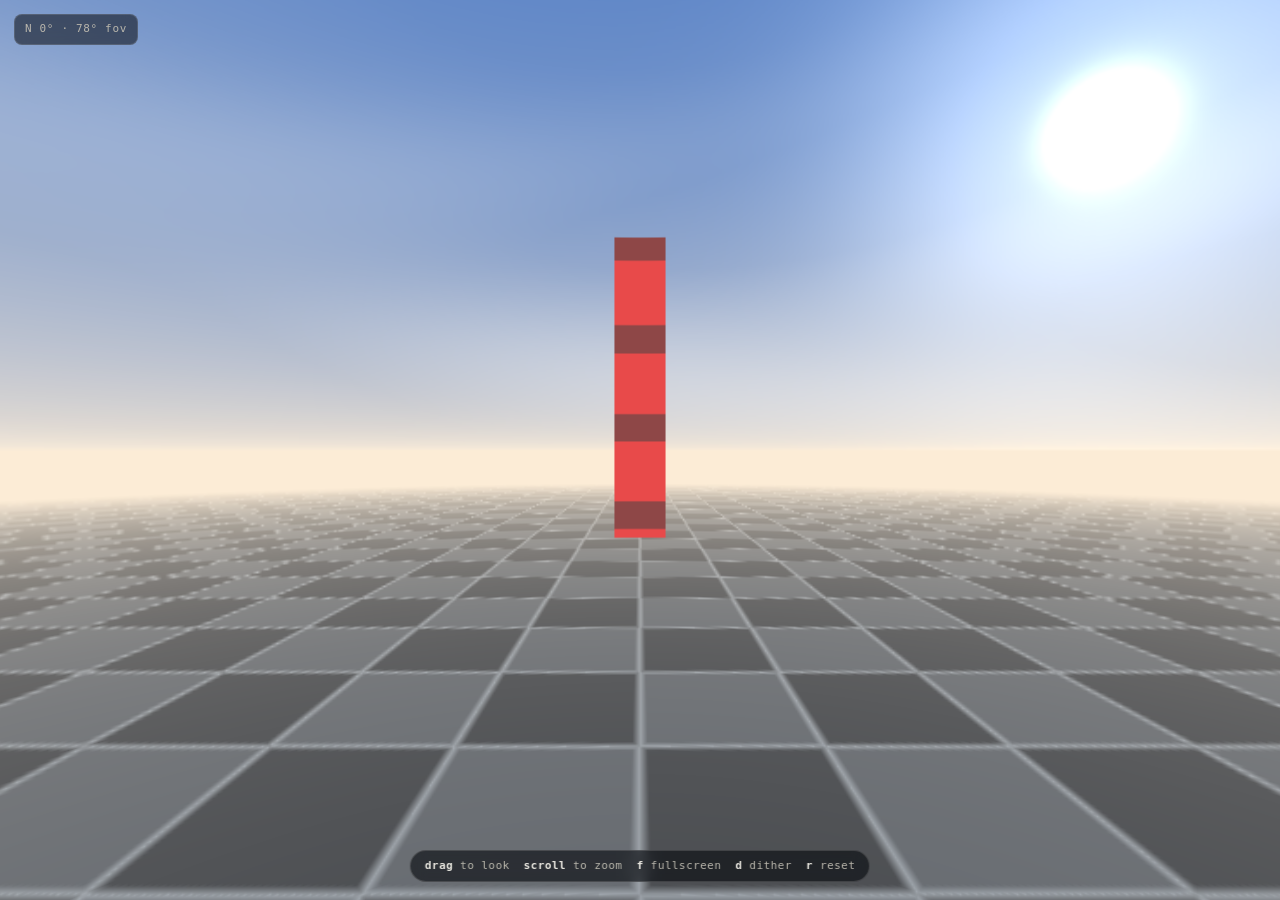
==== index.html @ 07139531 "Make the 360° viewer the site index, retire the Decker deck The panorama viewer moves from pano.html" ====
<!DOCTYPE html>
<html lang="en">
<head>
<meta charset="utf-8">
<meta name="viewport" content="width=device-width,initial-scale=1,user-scalable=no,viewport-fit=cover">
<title>Scott Metoyer</title>
<meta name="description" content="A 360° space you can look around in.">
<meta property="og:title" content="Scott Metoyer">
<meta property="og:description" content="A 360° space you can look around in.">
<meta property="og:type" content="website">
<style>
  :root { color-scheme: dark; }
  * { box-sizing: border-box; }
  html, body { height: 100%; margin: 0; background: #05060a; overflow: hidden; }
  body {
    font: 13px/1.5 ui-monospace, "SF Mono", Menlo, Consolas, monospace;
    color: #e8e6df;
    -webkit-user-select: none; user-select: none;
    -webkit-tap-highlight-color: transparent;
  }
  #gl { display: block; width: 100%; height: 100%; cursor: grab; touch-action: none; }
  #gl.dragging { cursor: grabbing; }

  .overlay { position: fixed; pointer-events: none; z-index: 2; }

  /* bottom hint bar — fades out once you have clearly figured it out */
  #hint {
    left: 50%; bottom: max(18px, env(safe-area-inset-bottom));
    transform: translateX(-50%);
    display: flex; gap: 14px; flex-wrap: wrap; justify-content: center;
    padding: 7px 14px; max-width: calc(100vw - 24px);
    background: rgba(8, 10, 16, .62);
    border: 1px solid rgba(232, 230, 223, .16);
    border-radius: 999px;
    backdrop-filter: blur(8px); -webkit-backdrop-filter: blur(8px);
    font-size: 11px; letter-spacing: .04em; color: #b9b6ac;
    transition: opacity .6s ease;
  }
  #hint.hidden { opacity: 0; }
  #hint b { color: #e8e6df; font-weight: 600; }
  @media (max-width: 640px) { .desktop-only { display: none; } }

  /* compass / readout */
  #readout {
    left: max(14px, env(safe-area-inset-left)); top: 14px;
    padding: 6px 10px; border-radius: 8px;
    background: rgba(8, 10, 16, .55);
    border: 1px solid rgba(232, 230, 223, .14);
    backdrop-filter: blur(8px); -webkit-backdrop-filter: blur(8px);
    font-size: 11px; letter-spacing: .06em; color: #b9b6ac;
    font-variant-numeric: tabular-nums;
  }

  #status {
    inset: 0; display: grid; place-content: center; text-align: center;
    gap: 10px; padding: 24px; letter-spacing: .06em; color: #8d8a82;
    transition: opacity .4s ease;
  }
  #status.hidden { opacity: 0; }
  #status .err { color: #e8746c; max-width: 34em; line-height: 1.6; }

  /* drag-and-drop a 360 photo straight onto the page */
  #drop {
    inset: 0; display: none; place-content: center;
    background: rgba(5, 6, 10, .8); z-index: 3;
    letter-spacing: .1em; text-transform: uppercase; font-size: 12px;
  }
  #drop.on { display: grid; }
  #drop span { border: 1px dashed rgba(232, 230, 223, .4); padding: 22px 30px; border-radius: 12px; }
</style>
</head>
<body>

<canvas id="gl"></canvas>

<div class="overlay" id="status"><div id="statusText">loading…</div></div>

<div class="overlay" id="readout" hidden></div>

<div class="overlay" id="hint">
  <span><b>drag</b> to look</span>
  <span class="desktop-only"><b>scroll</b> to zoom</span>
  <span class="desktop-only"><b>f</b> fullscreen</span>
  <span class="desktop-only"><b>d</b> dither</span>
  <span class="desktop-only"><b>r</b> reset</span>
</div>

<div class="overlay" id="drop"><span>drop a 360° photo</span></div>

<script>
(() => {
  "use strict";

  // ---------------------------------------------------------------------
  // Config — everything is overridable from the query string, e.g.
  //   /?img=images/backyard.jpg&yaw=120&fov=80&dither=1
  // ---------------------------------------------------------------------
  const q = new URLSearchParams(location.search);
  const num = (key, dflt) => {
    const v = parseFloat(q.get(key));
    return Number.isFinite(v) ? v : dflt;
  };

  const SRC        = q.get("img") || "images/demo-pano.png";
  const FOV_MIN    = 25, FOV_MAX = 110;
  const PITCH_MAX  = 85 * Math.PI / 180;   // never quite reach the poles
  const DRIFT_RATE = 0.9 * Math.PI / 180;  // idle auto-rotate, degrees/sec
  const IDLE_AFTER = 5000;                 // ms of stillness before drifting
  const FRICTION   = 0.90;                 // per-frame inertia decay

  const view = {
    yaw:    num("yaw", 0) * Math.PI / 180,
    pitch:  num("pitch", 0) * Math.PI / 180,
    fov:    Math.min(FOV_MAX, Math.max(FOV_MIN, num("fov", 78))) * Math.PI / 180,
    vYaw: 0, vPitch: 0,
    dither: q.get("dither") === "1",
    drift:  q.get("drift") !== "0",
  };

  const canvas  = document.getElementById("gl");
  const statusEl = document.getElementById("status");
  const statusText = document.getElementById("statusText");
  const readout = document.getElementById("readout");
  const hint    = document.getElementById("hint");
  const dropEl  = document.getElementById("drop");

  const fail = (msg) => {
    statusEl.classList.remove("hidden");
    statusText.innerHTML = '<div class="err">' + msg + "</div>";
  };

  // ---------------------------------------------------------------------
  // GL setup. WebGL2 when available purely because it allows REPEAT wrapping
  // on non-power-of-two textures; WebGL1 gets the image rescaled instead.
  // ---------------------------------------------------------------------
  const glOpts = { antialias: false, alpha: false, depth: false, powerPreference: "high-performance" };
  const gl = canvas.getContext("webgl2", glOpts) || canvas.getContext("webgl", glOpts);
  if (!gl) { fail("This browser can’t do WebGL, so the 360° view can’t render."); return; }
  const isGL2 = typeof WebGL2RenderingContext !== "undefined" && gl instanceof WebGL2RenderingContext;

  // GLSL ES 1.00 — accepted by both WebGL1 and WebGL2.
  const VERT = `
    attribute vec2 aPos;
    varying vec2 vNdc;
    void main() { vNdc = aPos; gl_Position = vec4(aPos, 0.0, 1.0); }
  `;

  const FRAG = `
    precision highp float;
    varying vec2 vNdc;
    uniform sampler2D uTex;
    uniform vec2  uRes;
    uniform float uTanHalfFov;
    uniform float uYaw;
    uniform float uPitch;
    uniform float uDither;

    const float PI = 3.14159265359;

    // 4x4 Bayer matrix, for the optional 1-bit look.
    float bayer(vec2 p) {
      vec2 c = mod(floor(p), 4.0);
      float i = c.y * 4.0 + c.x;
      float m[16];
      m[0]=0.0;  m[1]=8.0;  m[2]=2.0;  m[3]=10.0;
      m[4]=12.0; m[5]=4.0;  m[6]=14.0; m[7]=6.0;
      m[8]=3.0;  m[9]=11.0; m[10]=1.0; m[11]=9.0;
      m[12]=15.0;m[13]=7.0; m[14]=13.0;m[15]=5.0;
      for (int k = 0; k < 16; k++) {
        if (float(k) == i) return (m[k] + 0.5) / 16.0;
      }
      return 0.5;
    }

    void main() {
      // Ray through this pixel in view space, then rotate by pitch and yaw.
      float aspect = uRes.x / uRes.y;
      vec3 d = normalize(vec3(vNdc.x * aspect * uTanHalfFov,
                              vNdc.y * uTanHalfFov,
                              -1.0));

      float cp = cos(uPitch), sp = sin(uPitch);
      d = vec3(d.x, d.y * cp - d.z * sp, d.y * sp + d.z * cp);

      float cy = cos(uYaw), sy = sin(uYaw);
      d = vec3(d.x * cy - d.z * sy, d.y, d.x * sy + d.z * cy);

      // Direction -> equirectangular texel.
      vec2 uv = vec2(atan(d.x, -d.z) / (2.0 * PI) + 0.5,
                     0.5 - asin(clamp(d.y, -1.0, 1.0)) / PI);

      vec3 col = texture2D(uTex, uv).rgb;

      if (uDither > 0.5) {
        float l = dot(col, vec3(0.299, 0.587, 0.114));
        l = pow(l, 0.85);
        col = vec3(step(bayer(gl_FragCoord.xy), l));
      }

      gl_FragColor = vec4(col, 1.0);
    }
  `;

  function compile(type, src) {
    const s = gl.createShader(type);
    gl.shaderSource(s, src);
    gl.compileShader(s);
    if (!gl.getShaderParameter(s, gl.COMPILE_STATUS)) {
      throw new Error(gl.getShaderInfoLog(s) || "shader compile failed");
    }
    return s;
  }

  let prog;
  try {
    prog = gl.createProgram();
    gl.attachShader(prog, compile(gl.VERTEX_SHADER, VERT));
    gl.attachShader(prog, compile(gl.FRAGMENT_SHADER, FRAG));
    gl.linkProgram(prog);
    if (!gl.getProgramParameter(prog, gl.LINK_STATUS)) {
      throw new Error(gl.getProgramInfoLog(prog) || "program link failed");
    }
  } catch (e) {
    fail("Shader error: " + e.message);
    return;
  }
  gl.useProgram(prog);

  // Fullscreen triangle — cheaper than a quad and needs no index buffer.
  const buf = gl.createBuffer();
  gl.bindBuffer(gl.ARRAY_BUFFER, buf);
  gl.bufferData(gl.ARRAY_BUFFER, new Float32Array([-1, -1, 3, -1, -1, 3]), gl.STATIC_DRAW);
  const aPos = gl.getAttribLocation(prog, "aPos");
  gl.enableVertexAttribArray(aPos);
  gl.vertexAttribPointer(aPos, 2, gl.FLOAT, false, 0, 0);

  const U = {
    res:    gl.getUniformLocation(prog, "uRes"),
    tan:    gl.getUniformLocation(prog, "uTanHalfFov"),
    yaw:    gl.getUniformLocation(prog, "uYaw"),
    pitch:  gl.getUniformLocation(prog, "uPitch"),
    dither: gl.getUniformLocation(prog, "uDither"),
  };

  const tex = gl.createTexture();
  gl.bindTexture(gl.TEXTURE_2D, tex);
  gl.texParameteri(gl.TEXTURE_2D, gl.TEXTURE_MIN_FILTER, gl.LINEAR);
  gl.texParameteri(gl.TEXTURE_2D, gl.TEXTURE_MAG_FILTER, gl.LINEAR);
  gl.texParameteri(gl.TEXTURE_2D, gl.TEXTURE_WRAP_S, gl.REPEAT);
  gl.texParameteri(gl.TEXTURE_2D, gl.TEXTURE_WRAP_T, gl.CLAMP_TO_EDGE);
  gl.pixelStorei(gl.UNPACK_FLIP_Y_WEBGL, false);
  // 1x1 placeholder so the first frames render something rather than erroring.
  gl.texImage2D(gl.TEXTURE_2D, 0, gl.RGB, 1, 1, 0, gl.RGB, gl.UNSIGNED_BYTE,
                new Uint8Array([12, 14, 22]));

  let haveImage = false;

  // Panoramas are routinely wider than the GPU allows, and WebGL1 additionally
  // needs power-of-two dimensions to wrap horizontally. Rescale when needed.
  function fitForGPU(img) {
    const max = gl.getParameter(gl.MAX_TEXTURE_SIZE);
    const pot = (n) => Math.pow(2, Math.round(Math.log2(n)));
    let w = img.naturalWidth || img.width;
    let h = img.naturalHeight || img.height;

    let tw = Math.min(w, max);
    let th = Math.min(h, max);
    if (!isGL2) { tw = Math.min(pot(tw), max); th = Math.min(pot(th), max); }

    if (tw === w && th === h) return img;

    const c = document.createElement("canvas");
    c.width = tw; c.height = th;
    const ctx = c.getContext("2d");
    ctx.imageSmoothingQuality = "high";
    ctx.drawImage(img, 0, 0, tw, th);
    return c;
  }

  function upload(img) {
    gl.bindTexture(gl.TEXTURE_2D, tex);
    gl.texImage2D(gl.TEXTURE_2D, 0, gl.RGB, gl.RGB, gl.UNSIGNED_BYTE, fitForGPU(img));
    haveImage = true;
    statusEl.classList.add("hidden");
    readout.hidden = false;
    scheduleHintFade();
  }

  function load(src, label) {
    statusEl.classList.remove("hidden");
    statusText.textContent = "loading…";
    const img = new Image();
    img.crossOrigin = "anonymous";
    img.onload = () => upload(img);
    img.onerror = () => {
      if (location.protocol === "file:") {
        fail("Couldn’t load <b>" + label + "</b>.<br><br>Browsers block WebGL " +
             "textures on <code>file://</code> — serve the folder instead:<br>" +
             "<code>python3 -m http.server</code>");
      } else {
        fail("Couldn’t load <b>" + label + "</b>.");
      }
    };
    img.src = src;
  }

  // ---------------------------------------------------------------------
  // Interaction
  // ---------------------------------------------------------------------
  let lastInput = performance.now();
  const touched = () => { lastInput = performance.now(); };

  const pointers = new Map();
  let pinchDist = 0;
  let lastMove = 0;

  canvas.addEventListener("pointerdown", (e) => {
    canvas.setPointerCapture(e.pointerId);
    pointers.set(e.pointerId, { x: e.clientX, y: e.clientY });
    canvas.classList.add("dragging");
    view.vYaw = view.vPitch = 0;
    touched();
    hint.classList.add("hidden");
  });

  canvas.addEventListener("pointermove", (e) => {
    const p = pointers.get(e.pointerId);
    if (!p) return;

    const dx = e.clientX - p.x;
    const dy = e.clientY - p.y;
    p.x = e.clientX; p.y = e.clientY;

    if (pointers.size >= 2) {
      // Two fingers down: treat the pinch span as zoom.
      const pts = [...pointers.values()];
      const d = Math.hypot(pts[0].x - pts[1].x, pts[0].y - pts[1].y);
      if (pinchDist > 0 && d > 0) zoom(Math.log(pinchDist / d) * 1.4);
      pinchDist = d;
      touched();
      return;
    }

    // Scale by FOV so the drag tracks the image at any zoom level. Both signs
    // are "grab the photo and pull": drag right and the scene follows right,
    // drag down and the sky comes into view.
    const perPx = view.fov / canvas.clientHeight;
    const stepYaw = -dx * perPx;
    const stepPitch = dy * perPx;
    view.yaw += stepYaw;
    view.pitch = clampPitch(view.pitch + stepPitch);

    // Smooth the throw velocity: a single stuttered frame shouldn't decide
    // how far the view coasts after release.
    view.vYaw = view.vYaw * 0.4 + stepYaw * 0.6;
    view.vPitch = view.vPitch * 0.4 + stepPitch * 0.6;
    lastMove = performance.now();
    touched();
  });

  const release = (e) => {
    pointers.delete(e.pointerId);
    if (pointers.size < 2) pinchDist = 0;
    if (pointers.size === 0) {
      canvas.classList.remove("dragging");
      // Holding still before letting go means "stop here", not "fling".
      if (performance.now() - lastMove > 80) view.vYaw = view.vPitch = 0;
    }
    touched();
  };
  canvas.addEventListener("pointerup", release);
  canvas.addEventListener("pointercancel", release);

  canvas.addEventListener("wheel", (e) => {
    e.preventDefault();
    zoom(e.deltaY * (e.deltaMode === 1 ? 0.03 : 0.0012));
    touched();
  }, { passive: false });

  function zoom(delta) {
    const f = view.fov * Math.exp(delta);
    view.fov = Math.min(FOV_MAX * Math.PI / 180, Math.max(FOV_MIN * Math.PI / 180, f));
  }

  function clampPitch(p) { return Math.max(-PITCH_MAX, Math.min(PITCH_MAX, p)); }

  addEventListener("keydown", (e) => {
    const step = view.fov * 0.08;
    switch (e.key) {
      case "ArrowLeft":  view.yaw -= step; break;
      case "ArrowRight": view.yaw += step; break;
      case "ArrowUp":    view.pitch = clampPitch(view.pitch + step); break;
      case "ArrowDown":  view.pitch = clampPitch(view.pitch - step); break;
      case "+": case "=": zoom(-0.15); break;
      case "-": case "_": zoom(0.15); break;
      case "d": case "D": view.dither = !view.dither; break;
      case "r": case "R": view.yaw = 0; view.pitch = 0; view.fov = 78 * Math.PI / 180; break;
      case " ": view.drift = !view.drift; break;
      case "f": case "F":
        if (document.fullscreenElement) document.exitFullscreen();
        else document.documentElement.requestFullscreen?.();
        break;
      default: return;
    }
    e.preventDefault();
    touched();
  });

  // Drop any equirectangular photo onto the page to view it.
  addEventListener("dragover", (e) => { e.preventDefault(); dropEl.classList.add("on"); });
  addEventListener("dragleave", (e) => { if (e.relatedTarget === null) dropEl.classList.remove("on"); });
  addEventListener("drop", (e) => {
    e.preventDefault();
    dropEl.classList.remove("on");
    const file = e.dataTransfer?.files?.[0];
    if (file && file.type.startsWith("image/")) load(URL.createObjectURL(file), file.name);
  });

  let hintTimer = 0;
  function scheduleHintFade() {
    clearTimeout(hintTimer);
    hintTimer = setTimeout(() => hint.classList.add("hidden"), 7000);
  }

  // ---------------------------------------------------------------------
  // Render loop
  // ---------------------------------------------------------------------
  let vw = 0, vh = 0;
  function resize() {
    const dpr = Math.min(devicePixelRatio || 1, 2);
    const w = Math.max(1, Math.round(canvas.clientWidth * dpr));
    const h = Math.max(1, Math.round(canvas.clientHeight * dpr));
    if (w === vw && h === vh) return;
    vw = canvas.width = w;
    vh = canvas.height = h;
    gl.viewport(0, 0, w, h);
  }

  const DEG = 180 / Math.PI;
  const COMPASS = ["N", "NE", "E", "SE", "S", "SW", "W", "NW"];
  let lastReadout = "";

  let prev = performance.now();
  function frame(now) {
    const dt = Math.min((now - prev) / 1000, 0.1);
    prev = now;
    resize();

    if (pointers.size === 0) {
      // Inertia, then a slow drift once things have been still for a while.
      view.yaw += view.vYaw;
      view.pitch = clampPitch(view.pitch + view.vPitch);
      const decay = Math.pow(FRICTION, dt * 60);
      view.vYaw *= decay;
      view.vPitch *= decay;
      if (Math.abs(view.vYaw) < 1e-5) view.vYaw = 0;
      if (Math.abs(view.vPitch) < 1e-5) view.vPitch = 0;

      if (view.drift && view.vYaw === 0 && now - lastInput > IDLE_AFTER) {
        view.yaw += DRIFT_RATE * dt;
      }
    }

    gl.uniform2f(U.res, vw, vh);
    gl.uniform1f(U.tan, Math.tan(view.fov / 2));
    gl.uniform1f(U.yaw, view.yaw);
    gl.uniform1f(U.pitch, view.pitch);
    gl.uniform1f(U.dither, view.dither ? 1 : 0);
    gl.drawArrays(gl.TRIANGLES, 0, 3);

    if (haveImage) {
      const deg = ((view.yaw * DEG) % 360 + 360) % 360;
      const txt = COMPASS[Math.round(deg / 45) % 8].padEnd(2) + " " +
                  deg.toFixed(0).padStart(3) + "°  ·  " + (view.fov * DEG).toFixed(0) + "° fov";
      if (txt !== lastReadout) { readout.textContent = txt; lastReadout = txt; }
    }

    requestAnimationFrame(frame);
  }

  requestAnimationFrame(frame);
  load(SRC, SRC);
})();
</script>
</body>
</html>
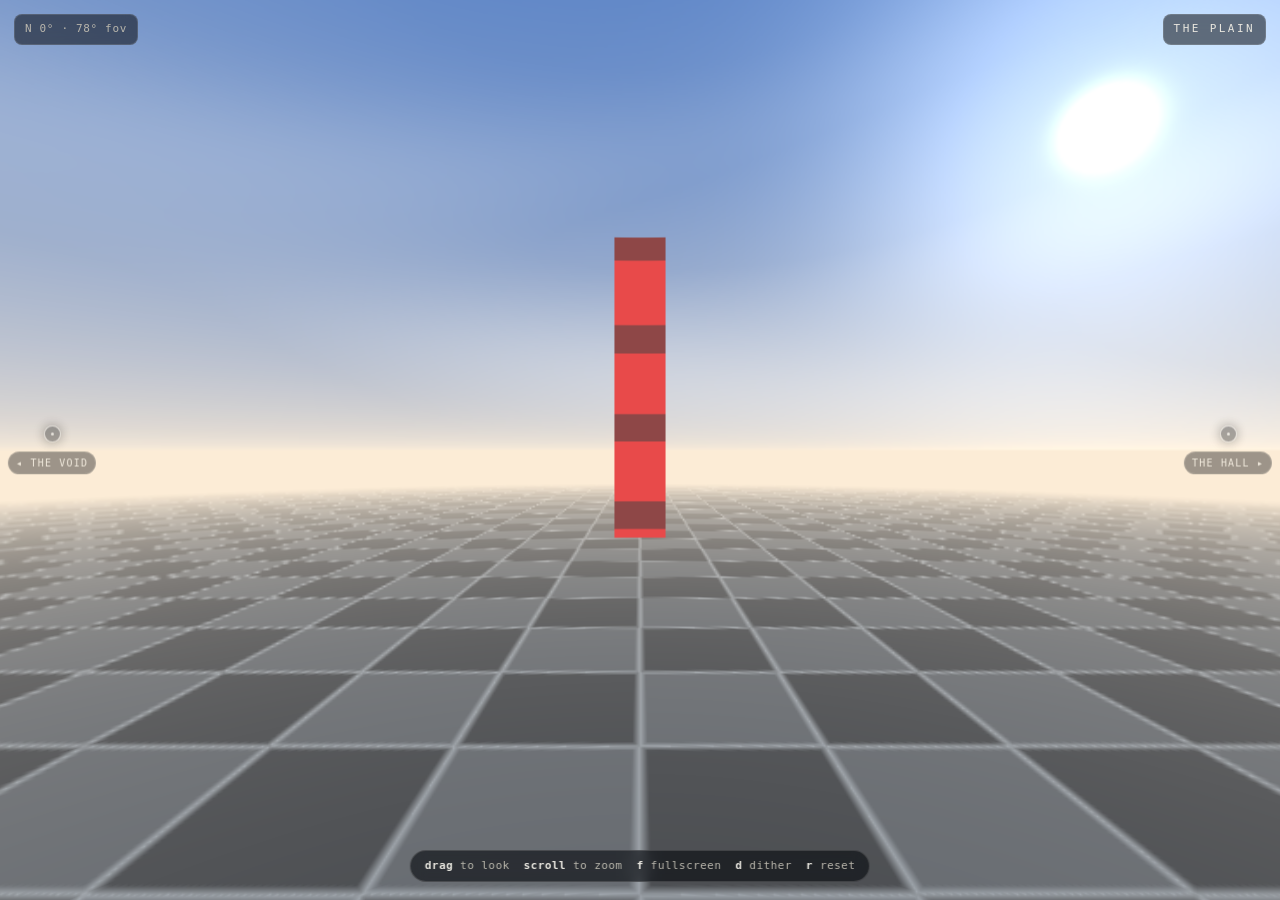
==== commit 8584bd33: "Turn the site into connected 360° rooms with hotspot navigation The site is now three rooms — The Pl" ====
--- a/index.html
+++ b/index.html
@@ -8,479 +8,20 @@
 <meta property="og:title" content="Scott Metoyer">
 <meta property="og:description" content="A 360° space you can look around in.">
 <meta property="og:type" content="website">
-<style>
-  :root { color-scheme: dark; }
-  * { box-sizing: border-box; }
-  html, body { height: 100%; margin: 0; background: #05060a; overflow: hidden; }
-  body {
-    font: 13px/1.5 ui-monospace, "SF Mono", Menlo, Consolas, monospace;
-    color: #e8e6df;
-    -webkit-user-select: none; user-select: none;
-    -webkit-tap-highlight-color: transparent;
-  }
-  #gl { display: block; width: 100%; height: 100%; cursor: grab; touch-action: none; }
-  #gl.dragging { cursor: grabbing; }
+<link rel="stylesheet" href="pano.css">
+</head>
 
-  .overlay { position: fixed; pointer-events: none; z-index: 2; }
+<!-- A room: which panorama, where you start, and where you can go.
+     yaw/pitch are degrees; yaw 0 is straight ahead, increasing to the right. -->
+<body data-pano="images/pano-hub.png" data-room="The Plain" data-yaw="0" data-fov="78">
 
-  /* bottom hint bar — fades out once you have clearly figured it out */
-  #hint {
-    left: 50%; bottom: max(18px, env(safe-area-inset-bottom));
-    transform: translateX(-50%);
-    display: flex; gap: 14px; flex-wrap: wrap; justify-content: center;
-    padding: 7px 14px; max-width: calc(100vw - 24px);
-    background: rgba(8, 10, 16, .62);
-    border: 1px solid rgba(232, 230, 223, .16);
-    border-radius: 999px;
-    backdrop-filter: blur(8px); -webkit-backdrop-filter: blur(8px);
-    font-size: 11px; letter-spacing: .04em; color: #b9b6ac;
-    transition: opacity .6s ease;
-  }
-  #hint.hidden { opacity: 0; }
-  #hint b { color: #e8e6df; font-weight: 600; }
-  @media (max-width: 640px) { .desktop-only { display: none; } }
+<nav id="hotspots">
+  <a class="hotspot" href="hall.html" data-yaw="90"  data-pitch="6">The Hall</a>
+  <a class="hotspot" href="void.html" data-yaw="270" data-pitch="6">The Void</a>
+</nav>
 
-  /* compass / readout */
-  #readout {
-    left: max(14px, env(safe-area-inset-left)); top: 14px;
-    padding: 6px 10px; border-radius: 8px;
-    background: rgba(8, 10, 16, .55);
-    border: 1px solid rgba(232, 230, 223, .14);
-    backdrop-filter: blur(8px); -webkit-backdrop-filter: blur(8px);
-    font-size: 11px; letter-spacing: .06em; color: #b9b6ac;
-    font-variant-numeric: tabular-nums;
-  }
+<noscript>This place needs JavaScript to render. The exits are below.</noscript>
 
-  #status {
-    inset: 0; display: grid; place-content: center; text-align: center;
-    gap: 10px; padding: 24px; letter-spacing: .06em; color: #8d8a82;
-    transition: opacity .4s ease;
-  }
-  #status.hidden { opacity: 0; }
-  #status .err { color: #e8746c; max-width: 34em; line-height: 1.6; }
-
-  /* drag-and-drop a 360 photo straight onto the page */
-  #drop {
-    inset: 0; display: none; place-content: center;
-    background: rgba(5, 6, 10, .8); z-index: 3;
-    letter-spacing: .1em; text-transform: uppercase; font-size: 12px;
-  }
-  #drop.on { display: grid; }
-  #drop span { border: 1px dashed rgba(232, 230, 223, .4); padding: 22px 30px; border-radius: 12px; }
-</style>
-</head>
-<body>
-
-<canvas id="gl"></canvas>
-
-<div class="overlay" id="status"><div id="statusText">loading…</div></div>
-
-<div class="overlay" id="readout" hidden></div>
-
-<div class="overlay" id="hint">
-  <span><b>drag</b> to look</span>
-  <span class="desktop-only"><b>scroll</b> to zoom</span>
-  <span class="desktop-only"><b>f</b> fullscreen</span>
-  <span class="desktop-only"><b>d</b> dither</span>
-  <span class="desktop-only"><b>r</b> reset</span>
-</div>
-
-<div class="overlay" id="drop"><span>drop a 360° photo</span></div>
-
-<script>
-(() => {
-  "use strict";
-
-  // ---------------------------------------------------------------------
-  // Config — everything is overridable from the query string, e.g.
-  //   /?img=images/backyard.jpg&yaw=120&fov=80&dither=1
-  // ---------------------------------------------------------------------
-  const q = new URLSearchParams(location.search);
-  const num = (key, dflt) => {
-    const v = parseFloat(q.get(key));
-    return Number.isFinite(v) ? v : dflt;
-  };
-
-  const SRC        = q.get("img") || "images/demo-pano.png";
-  const FOV_MIN    = 25, FOV_MAX = 110;
-  const PITCH_MAX  = 85 * Math.PI / 180;   // never quite reach the poles
-  const DRIFT_RATE = 0.9 * Math.PI / 180;  // idle auto-rotate, degrees/sec
-  const IDLE_AFTER = 5000;                 // ms of stillness before drifting
-  const FRICTION   = 0.90;                 // per-frame inertia decay
-
-  const view = {
-    yaw:    num("yaw", 0) * Math.PI / 180,
-    pitch:  num("pitch", 0) * Math.PI / 180,
-    fov:    Math.min(FOV_MAX, Math.max(FOV_MIN, num("fov", 78))) * Math.PI / 180,
-    vYaw: 0, vPitch: 0,
-    dither: q.get("dither") === "1",
-    drift:  q.get("drift") !== "0",
-  };
-
-  const canvas  = document.getElementById("gl");
-  const statusEl = document.getElementById("status");
-  const statusText = document.getElementById("statusText");
-  const readout = document.getElementById("readout");
-  const hint    = document.getElementById("hint");
-  const dropEl  = document.getElementById("drop");
-
-  const fail = (msg) => {
-    statusEl.classList.remove("hidden");
-    statusText.innerHTML = '<div class="err">' + msg + "</div>";
-  };
-
-  // ---------------------------------------------------------------------
-  // GL setup. WebGL2 when available purely because it allows REPEAT wrapping
-  // on non-power-of-two textures; WebGL1 gets the image rescaled instead.
-  // ---------------------------------------------------------------------
-  const glOpts = { antialias: false, alpha: false, depth: false, powerPreference: "high-performance" };
-  const gl = canvas.getContext("webgl2", glOpts) || canvas.getContext("webgl", glOpts);
-  if (!gl) { fail("This browser can’t do WebGL, so the 360° view can’t render."); return; }
-  const isGL2 = typeof WebGL2RenderingContext !== "undefined" && gl instanceof WebGL2RenderingContext;
-
-  // GLSL ES 1.00 — accepted by both WebGL1 and WebGL2.
-  const VERT = `
-    attribute vec2 aPos;
-    varying vec2 vNdc;
-    void main() { vNdc = aPos; gl_Position = vec4(aPos, 0.0, 1.0); }
-  `;
-
-  const FRAG = `
-    precision highp float;
-    varying vec2 vNdc;
-    uniform sampler2D uTex;
-    uniform vec2  uRes;
-    uniform float uTanHalfFov;
-    uniform float uYaw;
-    uniform float uPitch;
-    uniform float uDither;
-
-    const float PI = 3.14159265359;
-
-    // 4x4 Bayer matrix, for the optional 1-bit look.
-    float bayer(vec2 p) {
-      vec2 c = mod(floor(p), 4.0);
-      float i = c.y * 4.0 + c.x;
-      float m[16];
-      m[0]=0.0;  m[1]=8.0;  m[2]=2.0;  m[3]=10.0;
-      m[4]=12.0; m[5]=4.0;  m[6]=14.0; m[7]=6.0;
-      m[8]=3.0;  m[9]=11.0; m[10]=1.0; m[11]=9.0;
-      m[12]=15.0;m[13]=7.0; m[14]=13.0;m[15]=5.0;
-      for (int k = 0; k < 16; k++) {
-        if (float(k) == i) return (m[k] + 0.5) / 16.0;
-      }
-      return 0.5;
-    }
-
-    void main() {
-      // Ray through this pixel in view space, then rotate by pitch and yaw.
-      float aspect = uRes.x / uRes.y;
-      vec3 d = normalize(vec3(vNdc.x * aspect * uTanHalfFov,
-                              vNdc.y * uTanHalfFov,
-                              -1.0));
-
-      float cp = cos(uPitch), sp = sin(uPitch);
-      d = vec3(d.x, d.y * cp - d.z * sp, d.y * sp + d.z * cp);
-
-      float cy = cos(uYaw), sy = sin(uYaw);
-      d = vec3(d.x * cy - d.z * sy, d.y, d.x * sy + d.z * cy);
-
-      // Direction -> equirectangular texel.
-      vec2 uv = vec2(atan(d.x, -d.z) / (2.0 * PI) + 0.5,
-                     0.5 - asin(clamp(d.y, -1.0, 1.0)) / PI);
-
-      vec3 col = texture2D(uTex, uv).rgb;
-
-      if (uDither > 0.5) {
-        float l = dot(col, vec3(0.299, 0.587, 0.114));
-        l = pow(l, 0.85);
-        col = vec3(step(bayer(gl_FragCoord.xy), l));
-      }
-
-      gl_FragColor = vec4(col, 1.0);
-    }
-  `;
-
-  function compile(type, src) {
-    const s = gl.createShader(type);
-    gl.shaderSource(s, src);
-    gl.compileShader(s);
-    if (!gl.getShaderParameter(s, gl.COMPILE_STATUS)) {
-      throw new Error(gl.getShaderInfoLog(s) || "shader compile failed");
-    }
-    return s;
-  }
-
-  let prog;
-  try {
-    prog = gl.createProgram();
-    gl.attachShader(prog, compile(gl.VERTEX_SHADER, VERT));
-    gl.attachShader(prog, compile(gl.FRAGMENT_SHADER, FRAG));
-    gl.linkProgram(prog);
-    if (!gl.getProgramParameter(prog, gl.LINK_STATUS)) {
-      throw new Error(gl.getProgramInfoLog(prog) || "program link failed");
-    }
-  } catch (e) {
-    fail("Shader error: " + e.message);
-    return;
-  }
-  gl.useProgram(prog);
-
-  // Fullscreen triangle — cheaper than a quad and needs no index buffer.
-  const buf = gl.createBuffer();
-  gl.bindBuffer(gl.ARRAY_BUFFER, buf);
-  gl.bufferData(gl.ARRAY_BUFFER, new Float32Array([-1, -1, 3, -1, -1, 3]), gl.STATIC_DRAW);
-  const aPos = gl.getAttribLocation(prog, "aPos");
-  gl.enableVertexAttribArray(aPos);
-  gl.vertexAttribPointer(aPos, 2, gl.FLOAT, false, 0, 0);
-
-  const U = {
-    res:    gl.getUniformLocation(prog, "uRes"),
-    tan:    gl.getUniformLocation(prog, "uTanHalfFov"),
-    yaw:    gl.getUniformLocation(prog, "uYaw"),
-    pitch:  gl.getUniformLocation(prog, "uPitch"),
-    dither: gl.getUniformLocation(prog, "uDither"),
-  };
-
-  const tex = gl.createTexture();
-  gl.bindTexture(gl.TEXTURE_2D, tex);
-  gl.texParameteri(gl.TEXTURE_2D, gl.TEXTURE_MIN_FILTER, gl.LINEAR);
-  gl.texParameteri(gl.TEXTURE_2D, gl.TEXTURE_MAG_FILTER, gl.LINEAR);
-  gl.texParameteri(gl.TEXTURE_2D, gl.TEXTURE_WRAP_S, gl.REPEAT);
-  gl.texParameteri(gl.TEXTURE_2D, gl.TEXTURE_WRAP_T, gl.CLAMP_TO_EDGE);
-  gl.pixelStorei(gl.UNPACK_FLIP_Y_WEBGL, false);
-  // 1x1 placeholder so the first frames render something rather than erroring.
-  gl.texImage2D(gl.TEXTURE_2D, 0, gl.RGB, 1, 1, 0, gl.RGB, gl.UNSIGNED_BYTE,
-                new Uint8Array([12, 14, 22]));
-
-  let haveImage = false;
-
-  // Panoramas are routinely wider than the GPU allows, and WebGL1 additionally
-  // needs power-of-two dimensions to wrap horizontally. Rescale when needed.
-  function fitForGPU(img) {
-    const max = gl.getParameter(gl.MAX_TEXTURE_SIZE);
-    const pot = (n) => Math.pow(2, Math.round(Math.log2(n)));
-    let w = img.naturalWidth || img.width;
-    let h = img.naturalHeight || img.height;
-
-    let tw = Math.min(w, max);
-    let th = Math.min(h, max);
-    if (!isGL2) { tw = Math.min(pot(tw), max); th = Math.min(pot(th), max); }
-
-    if (tw === w && th === h) return img;
-
-    const c = document.createElement("canvas");
-    c.width = tw; c.height = th;
-    const ctx = c.getContext("2d");
-    ctx.imageSmoothingQuality = "high";
-    ctx.drawImage(img, 0, 0, tw, th);
-    return c;
-  }
-
-  function upload(img) {
-    gl.bindTexture(gl.TEXTURE_2D, tex);
-    gl.texImage2D(gl.TEXTURE_2D, 0, gl.RGB, gl.RGB, gl.UNSIGNED_BYTE, fitForGPU(img));
-    haveImage = true;
-    statusEl.classList.add("hidden");
-    readout.hidden = false;
-    scheduleHintFade();
-  }
-
-  function load(src, label) {
-    statusEl.classList.remove("hidden");
-    statusText.textContent = "loading…";
-    const img = new Image();
-    img.crossOrigin = "anonymous";
-    img.onload = () => upload(img);
-    img.onerror = () => {
-      if (location.protocol === "file:") {
-        fail("Couldn’t load <b>" + label + "</b>.<br><br>Browsers block WebGL " +
-             "textures on <code>file://</code> — serve the folder instead:<br>" +
-             "<code>python3 -m http.server</code>");
-      } else {
-        fail("Couldn’t load <b>" + label + "</b>.");
-      }
-    };
-    img.src = src;
-  }
-
-  // ---------------------------------------------------------------------
-  // Interaction
-  // ---------------------------------------------------------------------
-  let lastInput = performance.now();
-  const touched = () => { lastInput = performance.now(); };
-
-  const pointers = new Map();
-  let pinchDist = 0;
-  let lastMove = 0;
-
-  canvas.addEventListener("pointerdown", (e) => {
-    canvas.setPointerCapture(e.pointerId);
-    pointers.set(e.pointerId, { x: e.clientX, y: e.clientY });
-    canvas.classList.add("dragging");
-    view.vYaw = view.vPitch = 0;
-    touched();
-    hint.classList.add("hidden");
-  });
-
-  canvas.addEventListener("pointermove", (e) => {
-    const p = pointers.get(e.pointerId);
-    if (!p) return;
-
-    const dx = e.clientX - p.x;
-    const dy = e.clientY - p.y;
-    p.x = e.clientX; p.y = e.clientY;
-
-    if (pointers.size >= 2) {
-      // Two fingers down: treat the pinch span as zoom.
-      const pts = [...pointers.values()];
-      const d = Math.hypot(pts[0].x - pts[1].x, pts[0].y - pts[1].y);
-      if (pinchDist > 0 && d > 0) zoom(Math.log(pinchDist / d) * 1.4);
-      pinchDist = d;
-      touched();
-      return;
-    }
-
-    // Scale by FOV so the drag tracks the image at any zoom level. Both signs
-    // are "grab the photo and pull": drag right and the scene follows right,
-    // drag down and the sky comes into view.
-    const perPx = view.fov / canvas.clientHeight;
-    const stepYaw = -dx * perPx;
-    const stepPitch = dy * perPx;
-    view.yaw += stepYaw;
-    view.pitch = clampPitch(view.pitch + stepPitch);
-
-    // Smooth the throw velocity: a single stuttered frame shouldn't decide
-    // how far the view coasts after release.
-    view.vYaw = view.vYaw * 0.4 + stepYaw * 0.6;
-    view.vPitch = view.vPitch * 0.4 + stepPitch * 0.6;
-    lastMove = performance.now();
-    touched();
-  });
-
-  const release = (e) => {
-    pointers.delete(e.pointerId);
-    if (pointers.size < 2) pinchDist = 0;
-    if (pointers.size === 0) {
-      canvas.classList.remove("dragging");
-      // Holding still before letting go means "stop here", not "fling".
-      if (performance.now() - lastMove > 80) view.vYaw = view.vPitch = 0;
-    }
-    touched();
-  };
-  canvas.addEventListener("pointerup", release);
-  canvas.addEventListener("pointercancel", release);
-
-  canvas.addEventListener("wheel", (e) => {
-    e.preventDefault();
-    zoom(e.deltaY * (e.deltaMode === 1 ? 0.03 : 0.0012));
-    touched();
-  }, { passive: false });
-
-  function zoom(delta) {
-    const f = view.fov * Math.exp(delta);
-    view.fov = Math.min(FOV_MAX * Math.PI / 180, Math.max(FOV_MIN * Math.PI / 180, f));
-  }
-
-  function clampPitch(p) { return Math.max(-PITCH_MAX, Math.min(PITCH_MAX, p)); }
-
-  addEventListener("keydown", (e) => {
-    const step = view.fov * 0.08;
-    switch (e.key) {
-      case "ArrowLeft":  view.yaw -= step; break;
-      case "ArrowRight": view.yaw += step; break;
-      case "ArrowUp":    view.pitch = clampPitch(view.pitch + step); break;
-      case "ArrowDown":  view.pitch = clampPitch(view.pitch - step); break;
-      case "+": case "=": zoom(-0.15); break;
-      case "-": case "_": zoom(0.15); break;
-      case "d": case "D": view.dither = !view.dither; break;
-      case "r": case "R": view.yaw = 0; view.pitch = 0; view.fov = 78 * Math.PI / 180; break;
-      case " ": view.drift = !view.drift; break;
-      case "f": case "F":
-        if (document.fullscreenElement) document.exitFullscreen();
-        else document.documentElement.requestFullscreen?.();
-        break;
-      default: return;
-    }
-    e.preventDefault();
-    touched();
-  });
-
-  // Drop any equirectangular photo onto the page to view it.
-  addEventListener("dragover", (e) => { e.preventDefault(); dropEl.classList.add("on"); });
-  addEventListener("dragleave", (e) => { if (e.relatedTarget === null) dropEl.classList.remove("on"); });
-  addEventListener("drop", (e) => {
-    e.preventDefault();
-    dropEl.classList.remove("on");
-    const file = e.dataTransfer?.files?.[0];
-    if (file && file.type.startsWith("image/")) load(URL.createObjectURL(file), file.name);
-  });
-
-  let hintTimer = 0;
-  function scheduleHintFade() {
-    clearTimeout(hintTimer);
-    hintTimer = setTimeout(() => hint.classList.add("hidden"), 7000);
-  }
-
-  // ---------------------------------------------------------------------
-  // Render loop
-  // ---------------------------------------------------------------------
-  let vw = 0, vh = 0;
-  function resize() {
-    const dpr = Math.min(devicePixelRatio || 1, 2);
-    const w = Math.max(1, Math.round(canvas.clientWidth * dpr));
-    const h = Math.max(1, Math.round(canvas.clientHeight * dpr));
-    if (w === vw && h === vh) return;
-    vw = canvas.width = w;
-    vh = canvas.height = h;
-    gl.viewport(0, 0, w, h);
-  }
-
-  const DEG = 180 / Math.PI;
-  const COMPASS = ["N", "NE", "E", "SE", "S", "SW", "W", "NW"];
-  let lastReadout = "";
-
-  let prev = performance.now();
-  function frame(now) {
-    const dt = Math.min((now - prev) / 1000, 0.1);
-    prev = now;
-    resize();
-
-    if (pointers.size === 0) {
-      // Inertia, then a slow drift once things have been still for a while.
-      view.yaw += view.vYaw;
-      view.pitch = clampPitch(view.pitch + view.vPitch);
-      const decay = Math.pow(FRICTION, dt * 60);
-      view.vYaw *= decay;
-      view.vPitch *= decay;
-      if (Math.abs(view.vYaw) < 1e-5) view.vYaw = 0;
-      if (Math.abs(view.vPitch) < 1e-5) view.vPitch = 0;
-
-      if (view.drift && view.vYaw === 0 && now - lastInput > IDLE_AFTER) {
-        view.yaw += DRIFT_RATE * dt;
-      }
-    }
-
-    gl.uniform2f(U.res, vw, vh);
-    gl.uniform1f(U.tan, Math.tan(view.fov / 2));
-    gl.uniform1f(U.yaw, view.yaw);
-    gl.uniform1f(U.pitch, view.pitch);
-    gl.uniform1f(U.dither, view.dither ? 1 : 0);
-    gl.drawArrays(gl.TRIANGLES, 0, 3);
-
-    if (haveImage) {
-      const deg = ((view.yaw * DEG) % 360 + 360) % 360;
-      const txt = COMPASS[Math.round(deg / 45) % 8].padEnd(2) + " " +
-                  deg.toFixed(0).padStart(3) + "°  ·  " + (view.fov * DEG).toFixed(0) + "° fov";
-      if (txt !== lastReadout) { readout.textContent = txt; lastReadout = txt; }
-    }
-
-    requestAnimationFrame(frame);
-  }
-
-  requestAnimationFrame(frame);
-  load(SRC, SRC);
-})();
-</script>
+<script src="pano.js"></script>
 </body>
 </html>
--- a/pano.css
+++ b/pano.css
@@ -0,0 +1,173 @@
+/* Shared chrome for every panorama room. Rooms link this file and pano.js and
+   declare nothing of their own — see any room's <body> data attributes. */
+
+:root { color-scheme: dark; }
+* { box-sizing: border-box; }
+
+html, body { height: 100%; margin: 0; background: #05060a; overflow: hidden; }
+body {
+  font: 13px/1.5 ui-monospace, "SF Mono", Menlo, Consolas, monospace;
+  color: #e8e6df;
+  -webkit-user-select: none; user-select: none;
+  -webkit-tap-highlight-color: transparent;
+}
+
+/* --- stage ------------------------------------------------------------- */
+/* Built by pano.js; it wraps the canvas and the hotspot layer so both fade
+   together on arrival and departure. */
+#stage {
+  position: fixed; inset: 0;
+  opacity: 0; transition: opacity .5s ease;
+  touch-action: none;
+}
+body.ready #stage { opacity: 1; }
+body.leaving #stage { opacity: 0; transition-duration: .25s; }
+
+#gl { display: block; width: 100%; height: 100%; cursor: grab; }
+#stage.dragging #gl { cursor: grabbing; }
+
+/* --- hotspots ---------------------------------------------------------- */
+/* Real <a> elements projected onto the sphere each frame, so they keep focus,
+   cmd-click and hover for free. Without JS they stay a plain list of links. */
+#stage > #hotspots { position: absolute; inset: 0; pointer-events: none; }
+
+#stage .hotspot {
+  position: absolute; left: 0; top: 0;
+  visibility: hidden;                 /* until pano.js has projected it */
+  pointer-events: auto;
+}
+
+.hotspot {
+  display: flex; flex-direction: column; align-items: center; gap: 9px;
+  color: #e8e6df; text-decoration: none;
+  font-size: 11px; letter-spacing: .16em; text-transform: uppercase;
+  -webkit-user-drag: none;
+  transition: transform .18s ease;
+}
+
+.hotspot .ring {
+  position: relative;
+  width: 30px; height: 30px; border-radius: 50%;
+  border: 1px solid rgba(232, 230, 223, .8);
+  background: rgba(8, 10, 16, .25);
+  box-shadow: 0 0 12px rgba(0, 0, 0, .55);
+}
+.hotspot .ring::before {
+  content: ""; position: absolute; inset: 11px;
+  border-radius: 50%; background: #e8e6df;
+  transition: inset .18s ease;
+}
+/* Slow outward ping, so a hotspot reads as active rather than decorative. */
+.hotspot .ring::after {
+  content: ""; position: absolute; inset: -1px;
+  border-radius: 50%; border: 1px solid rgba(232, 230, 223, .55);
+  animation: ping 3s cubic-bezier(.2, .6, .3, 1) infinite;
+}
+@keyframes ping {
+  0%   { transform: scale(1);   opacity: .65; }
+  70%  { transform: scale(2.1); opacity: 0; }
+  100% { transform: scale(2.1); opacity: 0; }
+}
+
+.hotspot .label {
+  padding: 4px 9px; border-radius: 999px; white-space: nowrap;
+  background: rgba(8, 10, 16, .62);
+  border: 1px solid rgba(232, 230, 223, .16);
+  backdrop-filter: blur(8px); -webkit-backdrop-filter: blur(8px);
+}
+
+/* Pinned to the frame edge: an exit that is out of view, and which way to turn
+   to find it. Quiet enough not to compete with what is actually on screen. */
+.hotspot.edge { opacity: .62; transition: opacity .25s ease; }
+.hotspot.edge:hover, .hotspot.edge:focus-visible { opacity: 1; }
+.hotspot.edge .ring {
+  width: 17px; height: 17px;
+  background: rgba(8, 10, 16, .55);
+  border-color: rgba(232, 230, 223, .9);
+}
+.hotspot.edge .ring::before { inset: 6px; }
+.hotspot.edge .ring::after { animation: none; opacity: 0; }
+.hotspot.edge .label { font-size: 10px; padding: 3px 7px; letter-spacing: .12em; }
+.hotspot.edge[data-side="left"] .label::before { content: "◂ "; }
+.hotspot.edge[data-side="right"] .label::after { content: " ▸"; }
+
+.hotspot:hover, .hotspot:focus-visible { outline: none; transform: scale(1.08); }
+.hotspot:hover .ring::before, .hotspot:focus-visible .ring::before { inset: 8px; }
+.hotspot:focus-visible .ring { box-shadow: 0 0 0 3px rgba(232, 230, 223, .35); }
+
+/* --- overlays ---------------------------------------------------------- */
+.overlay { position: fixed; pointer-events: none; z-index: 2; }
+
+#readout {
+  left: max(14px, env(safe-area-inset-left)); top: 14px;
+  padding: 6px 10px; border-radius: 8px;
+  background: rgba(8, 10, 16, .55);
+  border: 1px solid rgba(232, 230, 223, .14);
+  backdrop-filter: blur(8px); -webkit-backdrop-filter: blur(8px);
+  font-size: 11px; letter-spacing: .06em; color: #b9b6ac;
+  font-variant-numeric: tabular-nums;
+}
+
+/* Same chip as the readout — a bare label washes out against a bright sky. */
+#title {
+  right: max(14px, env(safe-area-inset-right)); top: 14px;
+  padding: 6px 10px; border-radius: 8px;
+  background: rgba(8, 10, 16, .55);
+  border: 1px solid rgba(232, 230, 223, .14);
+  backdrop-filter: blur(8px); -webkit-backdrop-filter: blur(8px);
+  font-size: 11px; letter-spacing: .22em; text-transform: uppercase;
+  color: #e8e6df;
+}
+#title:empty { display: none; }
+
+#hint {
+  left: 50%; bottom: max(18px, env(safe-area-inset-bottom));
+  transform: translateX(-50%);
+  display: flex; gap: 14px; flex-wrap: wrap; justify-content: center;
+  padding: 7px 14px; max-width: calc(100vw - 24px);
+  background: rgba(8, 10, 16, .62);
+  border: 1px solid rgba(232, 230, 223, .16);
+  border-radius: 999px;
+  backdrop-filter: blur(8px); -webkit-backdrop-filter: blur(8px);
+  font-size: 11px; letter-spacing: .04em; color: #b9b6ac;
+  transition: opacity .6s ease;
+}
+#hint.hidden { opacity: 0; }
+#hint b { color: #e8e6df; font-weight: 600; }
+@media (max-width: 640px) { .desktop-only { display: none; } }
+
+#status {
+  inset: 0; display: grid; place-content: center; text-align: center;
+  gap: 10px; padding: 24px; letter-spacing: .06em; color: #8d8a82;
+  transition: opacity .4s ease;
+}
+#status.hidden { opacity: 0; }
+#status .err { color: #e8746c; max-width: 34em; line-height: 1.6; }
+
+#drop {
+  inset: 0; display: none; place-content: center;
+  background: rgba(5, 6, 10, .8); z-index: 3;
+  letter-spacing: .1em; text-transform: uppercase; font-size: 12px;
+}
+#drop.on { display: grid; }
+#drop span {
+  border: 1px dashed rgba(232, 230, 223, .4);
+  padding: 22px 30px; border-radius: 12px;
+}
+
+/* --- no JavaScript ------------------------------------------------------ */
+/* Until pano.js moves the nav into the stage — and if JS never runs at all —
+   the exits render as a plain row of links, so the rooms stay navigable. */
+body > #hotspots {
+  position: fixed; inset: auto 0 0 0; z-index: 2;
+  display: flex; gap: 26px; justify-content: center; padding: 26px;
+}
+noscript {
+  position: fixed; inset: 0; display: grid; place-content: center;
+  text-align: center; color: #8d8a82; letter-spacing: .06em; padding: 24px;
+}
+
+@media (prefers-reduced-motion: reduce) {
+  .hotspot .ring::after { animation: none; }
+  #stage, .hotspot { transition: none; }
+}
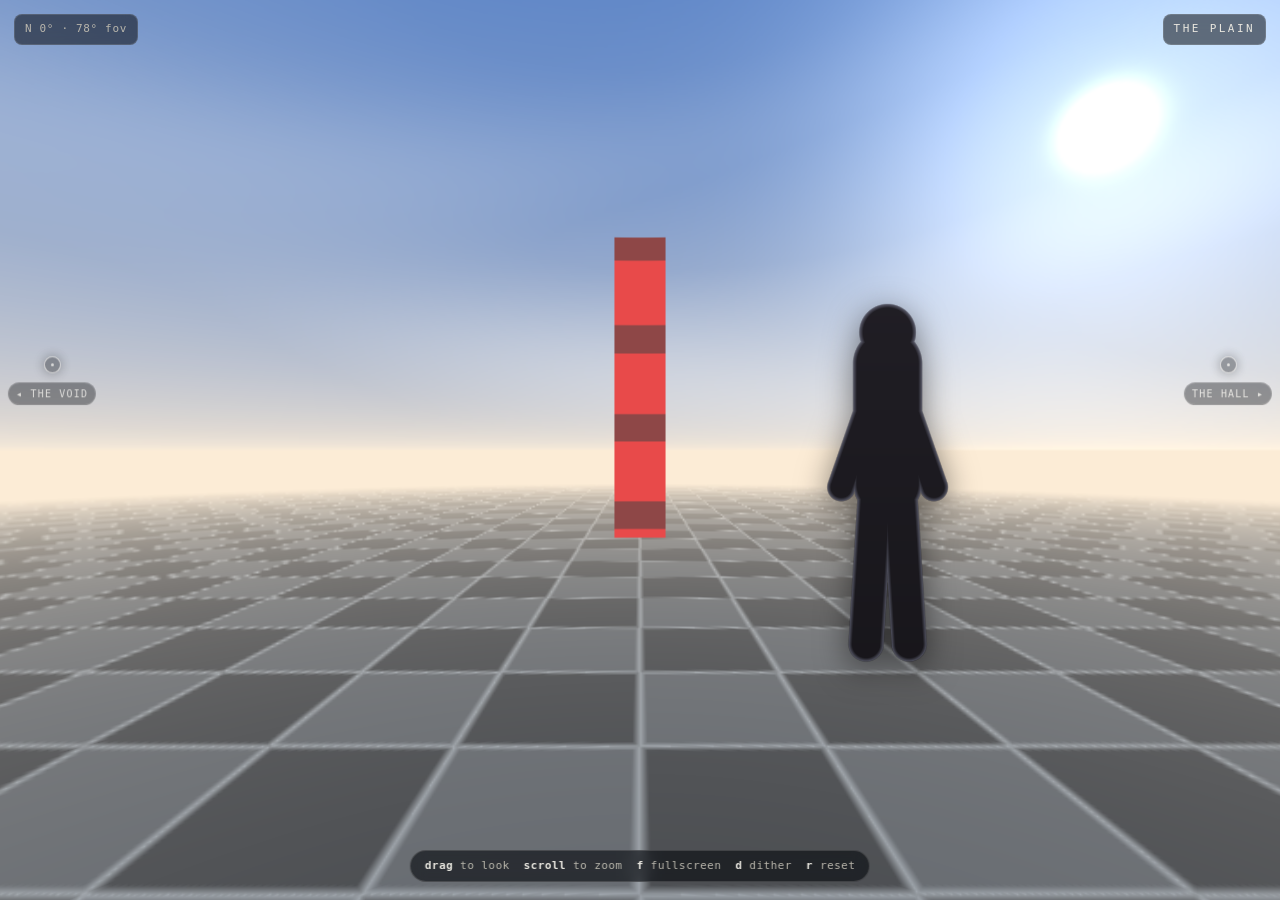
==== commit ded85abd: "Add clickable props that open a dialog A prop is an image planted in a room that opens a modal dialo" ====
--- a/index.html
+++ b/index.html
@@ -15,6 +15,19 @@
      yaw/pitch are degrees; yaw 0 is straight ahead, increasing to the right. -->
 <body data-pano="images/pano-hub.png" data-room="The Plain" data-yaw="0" data-fov="78">
 
+<!-- Props: clickable images planted in the scene. data-yaw/data-pitch aim at
+     the figure's feet; data-height is its size in degrees of view. The
+     <template> holds whatever the dialog should show. -->
+<div id="props">
+  <button class="prop" data-src="images/sprite-figure.png" data-alt="A figure"
+          data-yaw="24" data-pitch="-20" data-height="34">
+    <template>
+      <h2>Someone</h2>
+      <p>A figure standing on the plain. There's nothing to say yet.</p>
+    </template>
+  </button>
+</div>
+
 <nav id="hotspots">
   <a class="hotspot" href="hall.html" data-yaw="90"  data-pitch="6">The Hall</a>
   <a class="hotspot" href="void.html" data-yaw="270" data-pitch="6">The Void</a>
--- a/pano.css
+++ b/pano.css
@@ -38,10 +38,17 @@
 }
 
 .hotspot {
-  display: flex; flex-direction: column; align-items: center; gap: 9px;
+  display: block;
   color: #e8e6df; text-decoration: none;
   font-size: 11px; letter-spacing: .16em; text-transform: uppercase;
   -webkit-user-drag: none;
+}
+
+/* Positioning lives on the <a>, and its transform must never be animated:
+   pano.js rewrites it every frame, so any transition here makes the hotspot
+   lag behind the panorama while you drag. Hover scaling goes on .inner. */
+.hotspot .inner {
+  display: flex; flex-direction: column; align-items: center; gap: 9px;
   transition: transform .18s ease;
 }
 
@@ -91,9 +98,71 @@
 .hotspot.edge[data-side="left"] .label::before { content: "◂ "; }
 .hotspot.edge[data-side="right"] .label::after { content: " ▸"; }
 
-.hotspot:hover, .hotspot:focus-visible { outline: none; transform: scale(1.08); }
+.hotspot:hover, .hotspot:focus-visible { outline: none; }
+.hotspot:hover .inner, .hotspot:focus-visible .inner { transform: scale(1.08); }
 .hotspot:hover .ring::before, .hotspot:focus-visible .ring::before { inset: 8px; }
 .hotspot:focus-visible .ring { box-shadow: 0 0 0 3px rgba(232, 230, 223, .35); }
+
+/* --- props: clickable images anchored in the scene --------------------- */
+/* Like hotspots, projected onto the sphere each frame — but they show an
+   image, scale with zoom so they stay planted in the world, and open a
+   dialog instead of navigating. pano.js sizes the <img> and moves the
+   button; nothing here may transition the button's transform. */
+#stage > #props { position: absolute; inset: 0; pointer-events: none; }
+
+.prop {
+  position: absolute; left: 0; top: 0;
+  margin: 0; padding: 0; border: 0; background: none;
+  visibility: hidden;                 /* until pano.js has projected it */
+  pointer-events: auto; cursor: pointer;
+  -webkit-tap-highlight-color: transparent;
+}
+.prop img {
+  display: block; width: auto;        /* height is set per-frame by pano.js */
+  filter: drop-shadow(0 8px 16px rgba(0, 0, 0, .5));
+  transition: filter .18s ease, transform .18s ease;
+  transform-origin: 50% 100%;
+  -webkit-user-drag: none; user-select: none;
+}
+.prop:hover img, .prop:focus-visible img {
+  filter: drop-shadow(0 10px 20px rgba(0, 0, 0, .55)) brightness(1.14);
+  transform: scale(1.03);
+}
+.prop:focus-visible { outline: none; }
+.prop template { display: none; }
+
+/* --- prop dialog ------------------------------------------------------- */
+#prop-dialog {
+  margin: auto; padding: 0; border: 0; background: transparent;
+  max-width: min(92vw, 460px); color: #e8e6df;
+}
+#prop-dialog::backdrop {
+  background: rgba(5, 6, 10, .62);
+  backdrop-filter: blur(4px); -webkit-backdrop-filter: blur(4px);
+}
+#prop-dialog .dialog-inner {
+  position: relative;
+  padding: 28px 26px 24px;
+  background: rgba(14, 16, 24, .95);
+  border: 1px solid rgba(232, 230, 223, .16);
+  border-radius: 14px;
+  box-shadow: 0 24px 70px rgba(0, 0, 0, .6);
+  font: 13px/1.6 ui-monospace, "SF Mono", Menlo, Consolas, monospace;
+}
+#prop-dialog .dialog-body :first-child { margin-top: 0; }
+#prop-dialog .dialog-body :last-child { margin-bottom: 0; }
+#prop-dialog h2 {
+  margin: 0 0 12px; font-size: 15px; font-weight: 600; letter-spacing: .04em;
+}
+#prop-dialog .dialog-close {
+  position: absolute; top: 10px; right: 12px;
+  width: 26px; height: 26px; padding: 0;
+  display: grid; place-content: center;
+  background: none; border: 0; border-radius: 6px;
+  color: #b9b6ac; font-size: 15px; cursor: pointer;
+  transition: background .15s ease, color .15s ease;
+}
+#prop-dialog .dialog-close:hover { background: rgba(232, 230, 223, .12); color: #e8e6df; }
 
 /* --- overlays ---------------------------------------------------------- */
 .overlay { position: fixed; pointer-events: none; z-index: 2; }
@@ -169,5 +238,5 @@
 
 @media (prefers-reduced-motion: reduce) {
   .hotspot .ring::after { animation: none; }
-  #stage, .hotspot { transition: none; }
-}
+  #stage, .hotspot .inner, .prop img { transition: none; }
+}
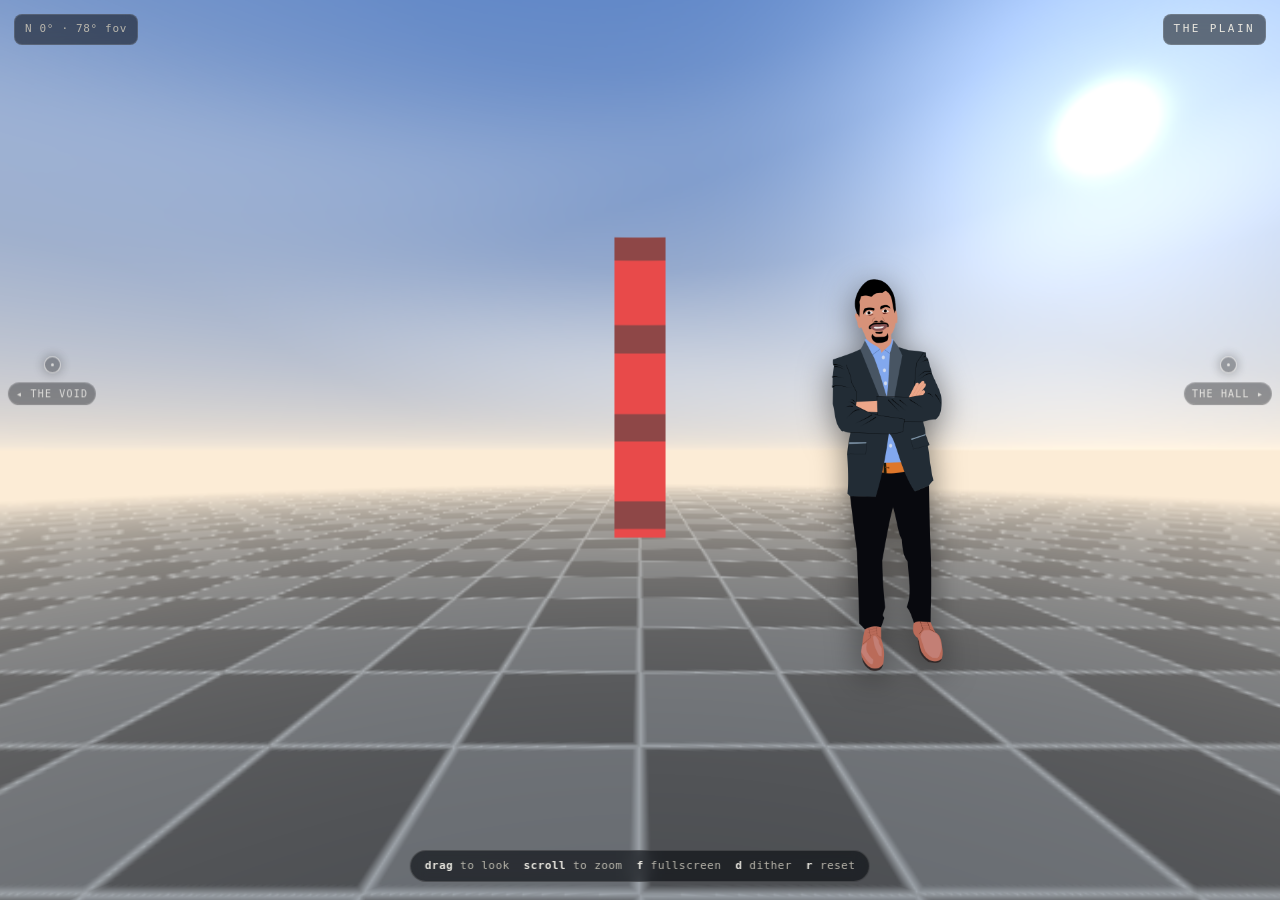
==== commit 31e9ea33: "Swap the placeholder silhouette for real clipart The figure on the plain was a procedural silhouette" ====
--- a/index.html
+++ b/index.html
@@ -19,7 +19,7 @@
      the figure's feet; data-height is its size in degrees of view. The
      <template> holds whatever the dialog should show. -->
 <div id="props">
-  <button class="prop" data-src="images/sprite-figure.png" data-alt="A figure"
+  <button class="prop" data-src="images/sprite-suit.png" data-alt="A man in a suit"
           data-yaw="24" data-pitch="-20" data-height="34">
     <template>
       <h2>Someone</h2>
--- a/pano.css
+++ b/pano.css
@@ -240,3 +240,130 @@
   .hotspot .ring::after { animation: none; }
   #stage, .hotspot .inner, .prop img { transition: none; }
 }
+
+/* --- room editor (?edit=1) --------------------------------------------- */
+/* Quiet the runtime chrome that gets in an author's way, and make every
+   placed item obviously grabbable. */
+body.editing #hint { display: none; }
+body.editing .hotspot.edge { opacity: .85; }        /* keep off-screen exits legible while placing */
+body.editing .prop, body.editing .hotspot { cursor: grab; }
+/* Promote moved items to their own layer. Without this, dragging one over the
+   still editor background leaves drop-shadow trails, because the canvas repaint
+   never covers the DOM element's previous position. */
+body.editing .prop, body.editing .hotspot { will-change: transform; }
+body.editing .prop.selected, body.editing .hotspot.selected { outline: none; }
+body.editing .prop.selected img {
+  outline: 2px solid #7fd0ff; outline-offset: 3px;
+  filter: drop-shadow(0 8px 16px rgba(0, 0, 0, .5));
+}
+body.editing .hotspot.selected .ring { box-shadow: 0 0 0 3px #7fd0ff; }
+
+#ed-bar {
+  left: 50%; top: 12px; transform: translateX(-50%);
+  z-index: 6; pointer-events: auto;
+  display: flex; align-items: center; gap: 10px;
+  max-width: calc(100vw - 24px); padding: 8px 10px;
+  background: rgba(8, 10, 16, .82);
+  border: 1px solid rgba(232, 230, 223, .16); border-radius: 12px;
+  backdrop-filter: blur(10px); -webkit-backdrop-filter: blur(10px);
+  font-size: 12px;
+}
+#ed-bar input, #ed-bar button { font: inherit; color: #e8e6df; }
+#ed-name {
+  width: 130px; padding: 5px 8px;
+  background: rgba(0, 0, 0, .3); border: 1px solid rgba(232, 230, 223, .18);
+  border-radius: 7px;
+}
+#ed-bar .ed-bg { color: #8d8a82; white-space: nowrap; }
+#ed-bar .ed-sep { width: 1px; align-self: stretch; background: rgba(232, 230, 223, .16); }
+#ed-bar .ed-spacer { flex: 1; }
+
+#ed-tray { display: flex; gap: 6px; align-items: center; flex-wrap: wrap; }
+.ed-chip {
+  display: grid; place-content: center;
+  min-width: 34px; height: 34px; padding: 0 8px;
+  background: rgba(0, 0, 0, .25); border: 1px solid rgba(232, 230, 223, .18);
+  border-radius: 8px; cursor: pointer; letter-spacing: .04em;
+}
+.ed-chip:hover { border-color: rgba(232, 230, 223, .4); }
+.ed-chip.on { border-color: #7fd0ff; box-shadow: 0 0 0 1px #7fd0ff inset; }
+.ed-chip img { height: 26px; width: auto; }
+.ed-exit { color: #b9b6ac; }
+
+#ed-save {
+  padding: 6px 12px; border-radius: 8px; cursor: pointer;
+  background: #7fd0ff22; border: 1px solid #7fd0ff88; color: #dff1ff;
+}
+#ed-save:hover { background: #7fd0ff33; }
+
+#ed-panel {
+  right: 14px; top: 66px; z-index: 6; pointer-events: auto;
+  width: 214px; padding: 14px;
+  background: rgba(8, 10, 16, .82);
+  border: 1px solid rgba(232, 230, 223, .16); border-radius: 12px;
+  backdrop-filter: blur(10px); -webkit-backdrop-filter: blur(10px);
+}
+#ed-panel h3 {
+  margin: 0 0 10px; font-size: 11px; letter-spacing: .18em; text-transform: uppercase;
+  color: #8d8a82;
+}
+.ed-field { display: block; margin-bottom: 10px; }
+.ed-field span {
+  display: block; margin-bottom: 4px; font-size: 10px;
+  letter-spacing: .1em; text-transform: uppercase; color: #8d8a82;
+}
+.ed-field input, .ed-field textarea, .ed-field select {
+  width: 100%; padding: 5px 7px; font: inherit; font-size: 12px; color: #e8e6df;
+  background: rgba(0, 0, 0, .3); border: 1px solid rgba(232, 230, 223, .18);
+  border-radius: 6px; resize: vertical;
+}
+.ed-field input[type="range"] { padding: 0; }
+.ed-field textarea.ed-code {
+  font-family: ui-monospace, "SF Mono", Menlo, Consolas, monospace;
+  font-size: 11px; line-height: 1.45; white-space: pre; overflow-wrap: normal;
+  min-height: 96px;
+}
+.ed-preview {
+  width: 100%; margin: 0 0 10px; padding: 6px; cursor: pointer;
+  background: rgba(127, 208, 255, .1); border: 1px solid rgba(127, 208, 255, .45);
+  border-radius: 6px; color: #dff1ff; font: inherit; font-size: 12px;
+}
+.ed-preview:hover { background: rgba(127, 208, 255, .18); }
+.ed-del {
+  width: 100%; margin-top: 4px; padding: 6px; cursor: pointer;
+  background: rgba(232, 116, 108, .12); border: 1px solid rgba(232, 116, 108, .5);
+  border-radius: 6px; color: #e8746c; font: inherit; font-size: 12px;
+}
+.ed-del:hover { background: rgba(232, 116, 108, .2); }
+
+#ed-help {
+  left: 50%; bottom: 16px; transform: translateX(-50%);
+  z-index: 5; padding: 7px 14px; max-width: calc(100vw - 24px); text-align: center;
+  background: rgba(8, 10, 16, .7); border: 1px solid rgba(232, 230, 223, .14);
+  border-radius: 999px; font-size: 11px; color: #b9b6ac;
+  backdrop-filter: blur(8px); -webkit-backdrop-filter: blur(8px);
+}
+#ed-help b { color: #e8e6df; }
+
+#ed-menu {
+  position: fixed; z-index: 8; pointer-events: auto;
+  min-width: 150px; padding: 4px;
+  background: rgba(14, 16, 24, .96);
+  border: 1px solid rgba(232, 230, 223, .18); border-radius: 8px;
+  box-shadow: 0 16px 40px rgba(0, 0, 0, .5);
+}
+#ed-menu button {
+  display: block; width: 100%; padding: 7px 10px; text-align: left;
+  background: none; border: 0; border-radius: 5px; cursor: pointer;
+  color: #e8e6df; font: inherit; font-size: 12px;
+}
+#ed-menu button:hover { background: rgba(127, 208, 255, .18); }
+
+#ed-toast {
+  left: 50%; top: 62px; transform: translateX(-50%) translateY(-6px);
+  z-index: 7; padding: 8px 14px; border-radius: 8px;
+  background: rgba(8, 10, 16, .92); border: 1px solid rgba(127, 208, 255, .5);
+  color: #dff1ff; font-size: 12px; opacity: 0;
+  transition: opacity .2s ease, transform .2s ease;
+}
+#ed-toast.on { opacity: 1; transform: translateX(-50%) translateY(0); }
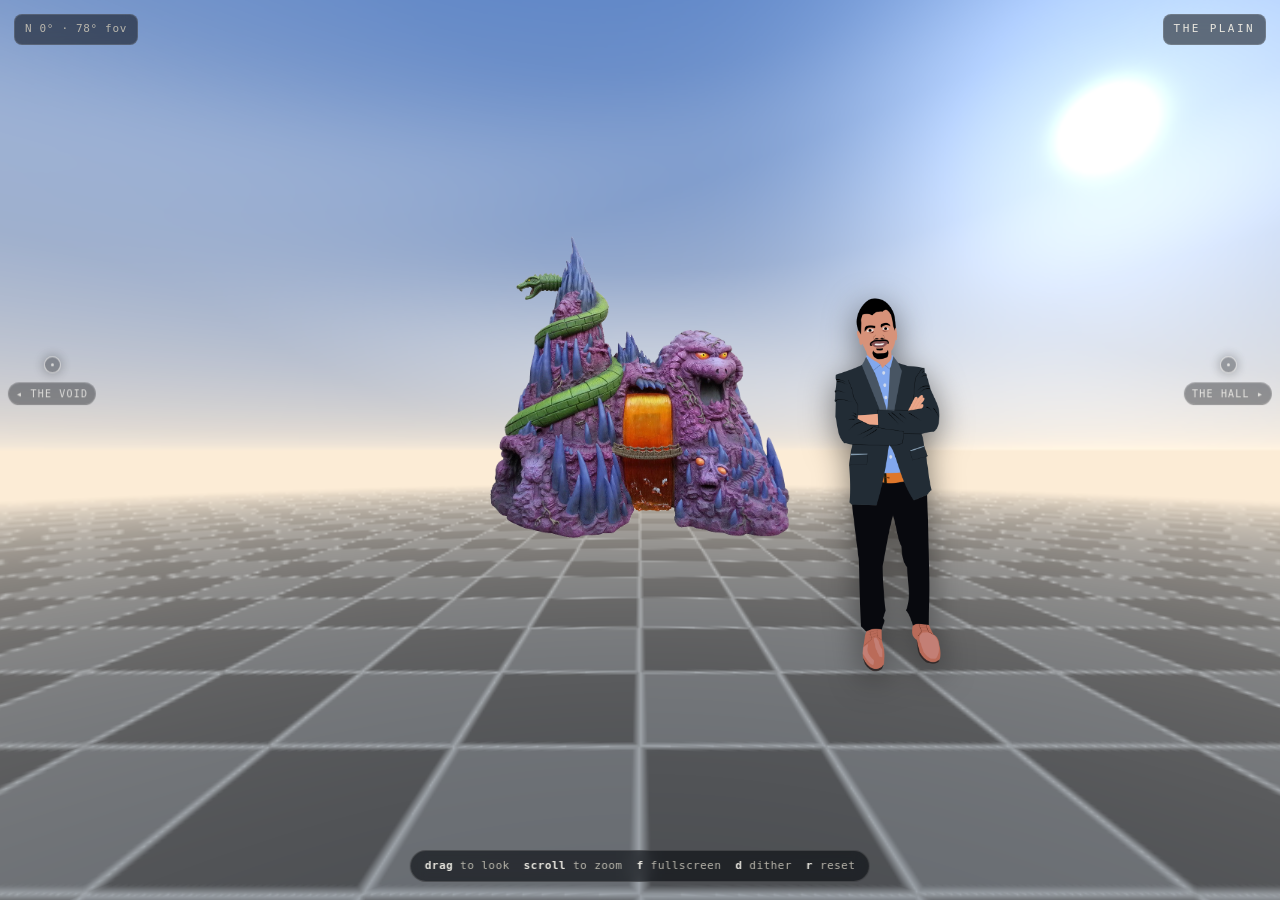
==== commit 37688dbf: "Snake Mountain becomes a scenery sprite, and stops being mush Baked art is capped at the panorama's " ====
--- a/index.html
+++ b/index.html
@@ -19,6 +19,11 @@
      the figure's feet; data-height is its size in degrees of view. The
      <template> holds whatever the dialog should show. -->
 <div id="props">
+  <!-- Scenery: no <template>, so it is painted into the world but can't be
+       clicked. First in the list, so anything else stands in front of it. -->
+  <div class="prop" data-src="images/sprite-snake-mountain.webp" data-alt=""
+       data-yaw="0" data-pitch="-9" data-height="30"></div>
+
   <button class="prop" data-src="images/sprite-suit.png" data-alt="A man in a suit"
           data-yaw="24" data-pitch="-20" data-height="34">
     <template>
--- a/pano.css
+++ b/pano.css
@@ -130,6 +130,13 @@
 }
 .prop:focus-visible { outline: none; }
 .prop template { display: none; }
+
+/* Scenery: a prop with no dialog. Part of the view, so it must not invite a
+   click, light up on hover, or eat drags meant for looking around. */
+.prop.scenery { pointer-events: none; cursor: default; }
+.prop.scenery img { filter: none; transition: none; }
+.prop.scenery:hover img { filter: none; transform: none; }
+body.editing .prop.scenery { pointer-events: auto; }   /* still editable */
 
 /* --- prop dialog ------------------------------------------------------- */
 #prop-dialog {
@@ -308,6 +315,7 @@
   color: #8d8a82;
 }
 .ed-field { display: block; margin-bottom: 10px; }
+.ed-note { margin: 0 0 10px; opacity: .6; font-size: 12px; line-height: 1.4; }
 .ed-field span {
   display: block; margin-bottom: 4px; font-size: 10px;
   letter-spacing: .1em; text-transform: uppercase; color: #8d8a82;
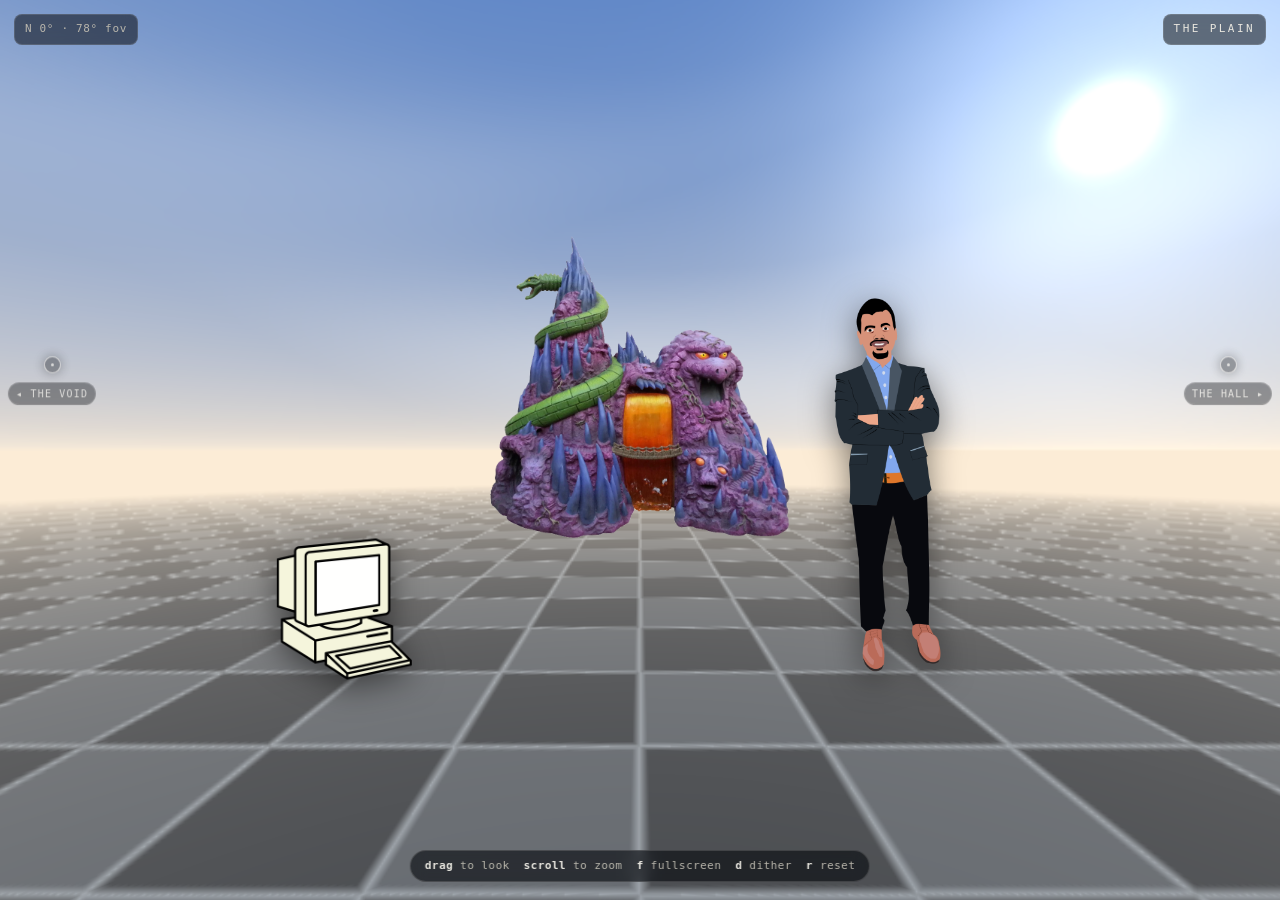
==== commit f8ac881b: "An old PC on the plain, opening a site in its dialog A prop's dialog is raw HTML, so an <iframe> in " ====
--- a/index.html
+++ b/index.html
@@ -31,6 +31,13 @@
       <p>A figure standing on the plain. There's nothing to say yet.</p>
     </template>
   </button>
+  <button class="prop" data-src="images/sprite-pc.webp" data-alt="An old beige desktop computer"
+          data-yaw="-28" data-pitch="-20" data-height="12">
+    <template>
+      <h2>Twisty Passages</h2>
+      <iframe src="https://twistypassages.net/" title="twistypassages.net"></iframe>
+    </template>
+  </button>
 </div>
 
 <nav id="hotspots">
--- a/pano.css
+++ b/pano.css
@@ -146,6 +146,18 @@
 #prop-dialog::backdrop {
   background: rgba(5, 6, 10, .62);
   backdrop-filter: blur(4px); -webkit-backdrop-filter: blur(4px);
+}
+/* A prop that frames a whole site needs more room than one holding a
+   paragraph, so the dialog widens only when its content is an iframe.
+   This sets `width`, not just `max-width`: a <dialog> is width:fit-content, and
+   an iframe's `width:100%` against a shrink-wrapping parent has nothing
+   definite to resolve against, so it collapses to its intrinsic 300px. */
+#prop-dialog:has(iframe) { width: min(96vw, 940px); max-width: min(96vw, 940px); }
+#prop-dialog iframe {
+  display: block; width: 100%; height: min(70vh, 600px);
+  border: 0; border-radius: 6px;
+  background: #0e1018;              /* the dialog's own dark, so nothing flashes
+                                       white before the framed page paints */
 }
 #prop-dialog .dialog-inner {
   position: relative;
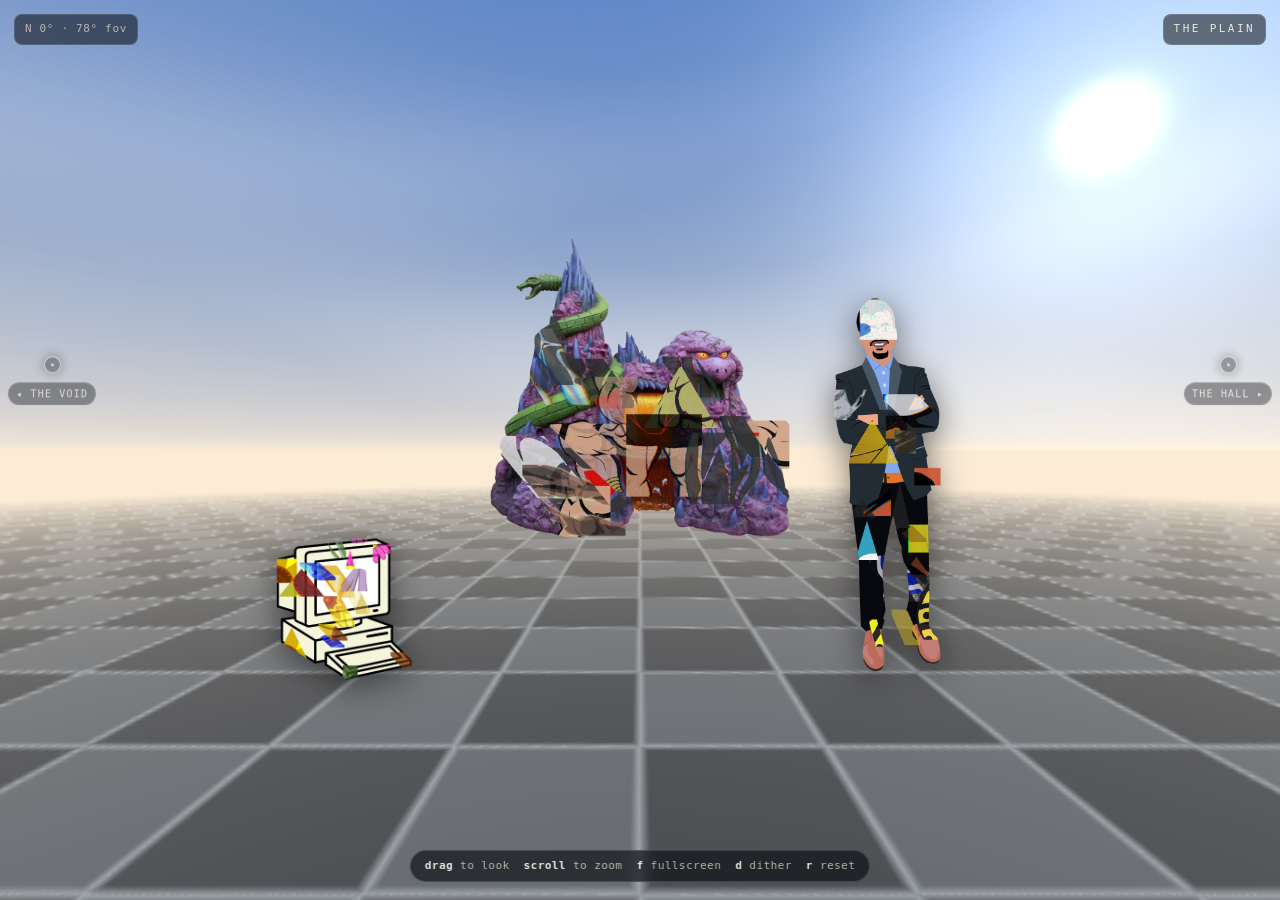
==== commit ac753aa7: "Infest the plain: every prop glitched with fragments of other art glitch_sprite.py cuts random rotat" ====
--- a/index.html
+++ b/index.html
@@ -21,17 +21,17 @@
 <div id="props">
   <!-- Scenery: no <template>, so it is painted into the world but can't be
        clicked. First in the list, so anything else stands in front of it. -->
-  <div class="prop" data-src="images/sprite-snake-mountain.webp" data-alt=""
+  <div class="prop" data-src="images/sprite-snake-mountain-glitch.webp" data-alt=""
        data-yaw="0" data-pitch="-9" data-height="30"></div>
 
-  <button class="prop" data-src="images/sprite-suit.png" data-alt="A man in a suit"
+  <button class="prop" data-src="images/sprite-suit-glitch.webp" data-alt="A man in a suit, spliced through with fragments of insects"
           data-yaw="24" data-pitch="-20" data-height="34">
     <template>
       <h2>Someone</h2>
       <p>A figure standing on the plain. There's nothing to say yet.</p>
     </template>
   </button>
-  <button class="prop" data-src="images/sprite-pc.webp" data-alt="An old beige desktop computer"
+  <button class="prop" data-src="images/sprite-pc-glitch.webp" data-alt="An old beige desktop computer bursting with flowers"
           data-yaw="-28" data-pitch="-20" data-height="12">
     <template>
       <h2>Twisty Passages</h2>
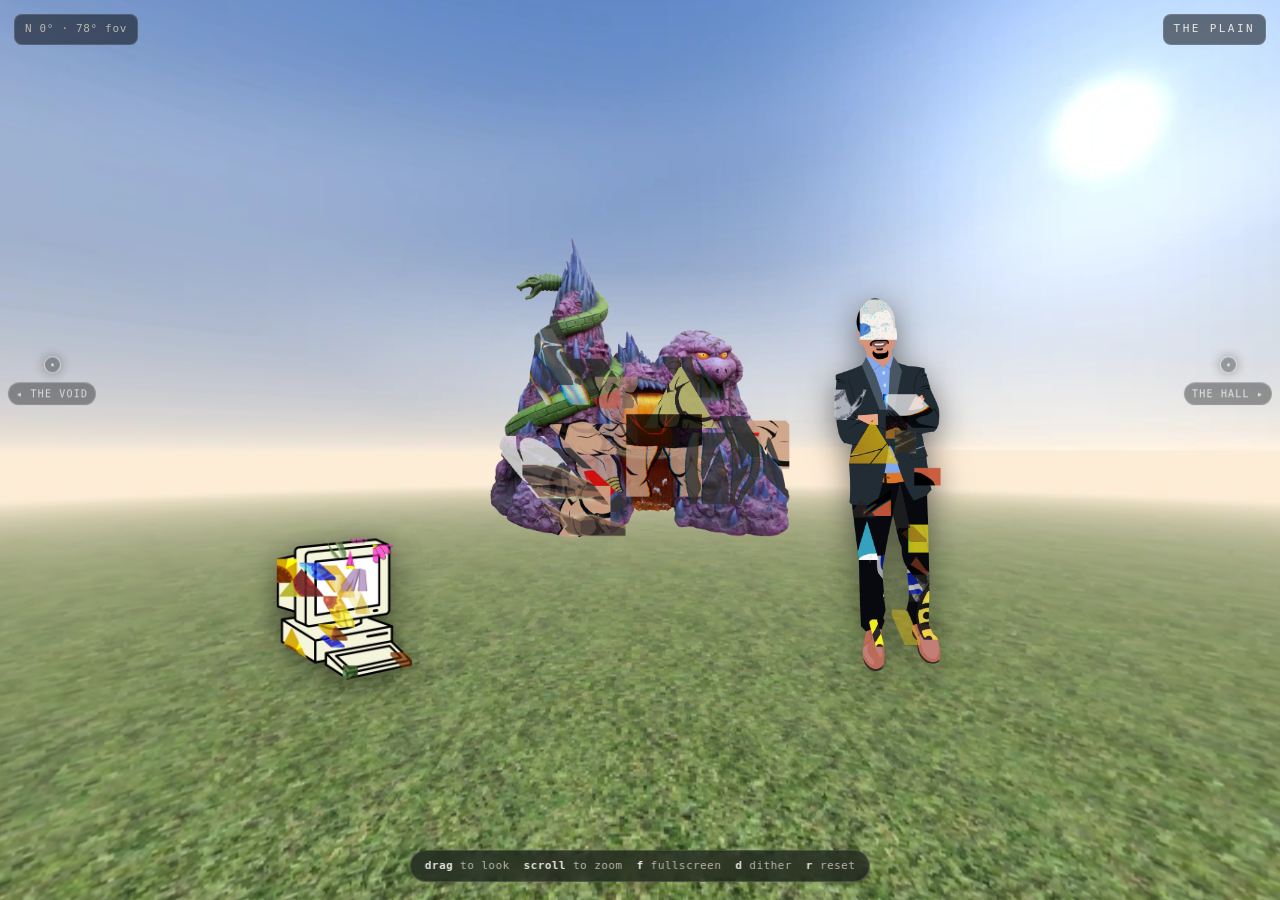
==== commit 258c6a01: "Grow grass on the plain The hub's ground was a grey checkerboard with grid lines — useful while cali" ====
--- a/index.html
+++ b/index.html
@@ -13,7 +13,7 @@
 
 <!-- A room: which panorama, where you start, and where you can go.
      yaw/pitch are degrees; yaw 0 is straight ahead, increasing to the right. -->
-<body data-pano="images/pano-hub.png" data-room="The Plain" data-yaw="0" data-fov="78">
+<body data-pano="images/pano-hub.webp" data-room="The Plain" data-yaw="0" data-fov="78">
 
 <!-- Props: clickable images planted in the scene. data-yaw/data-pitch aim at
      the figure's feet; data-height is its size in degrees of view. The
